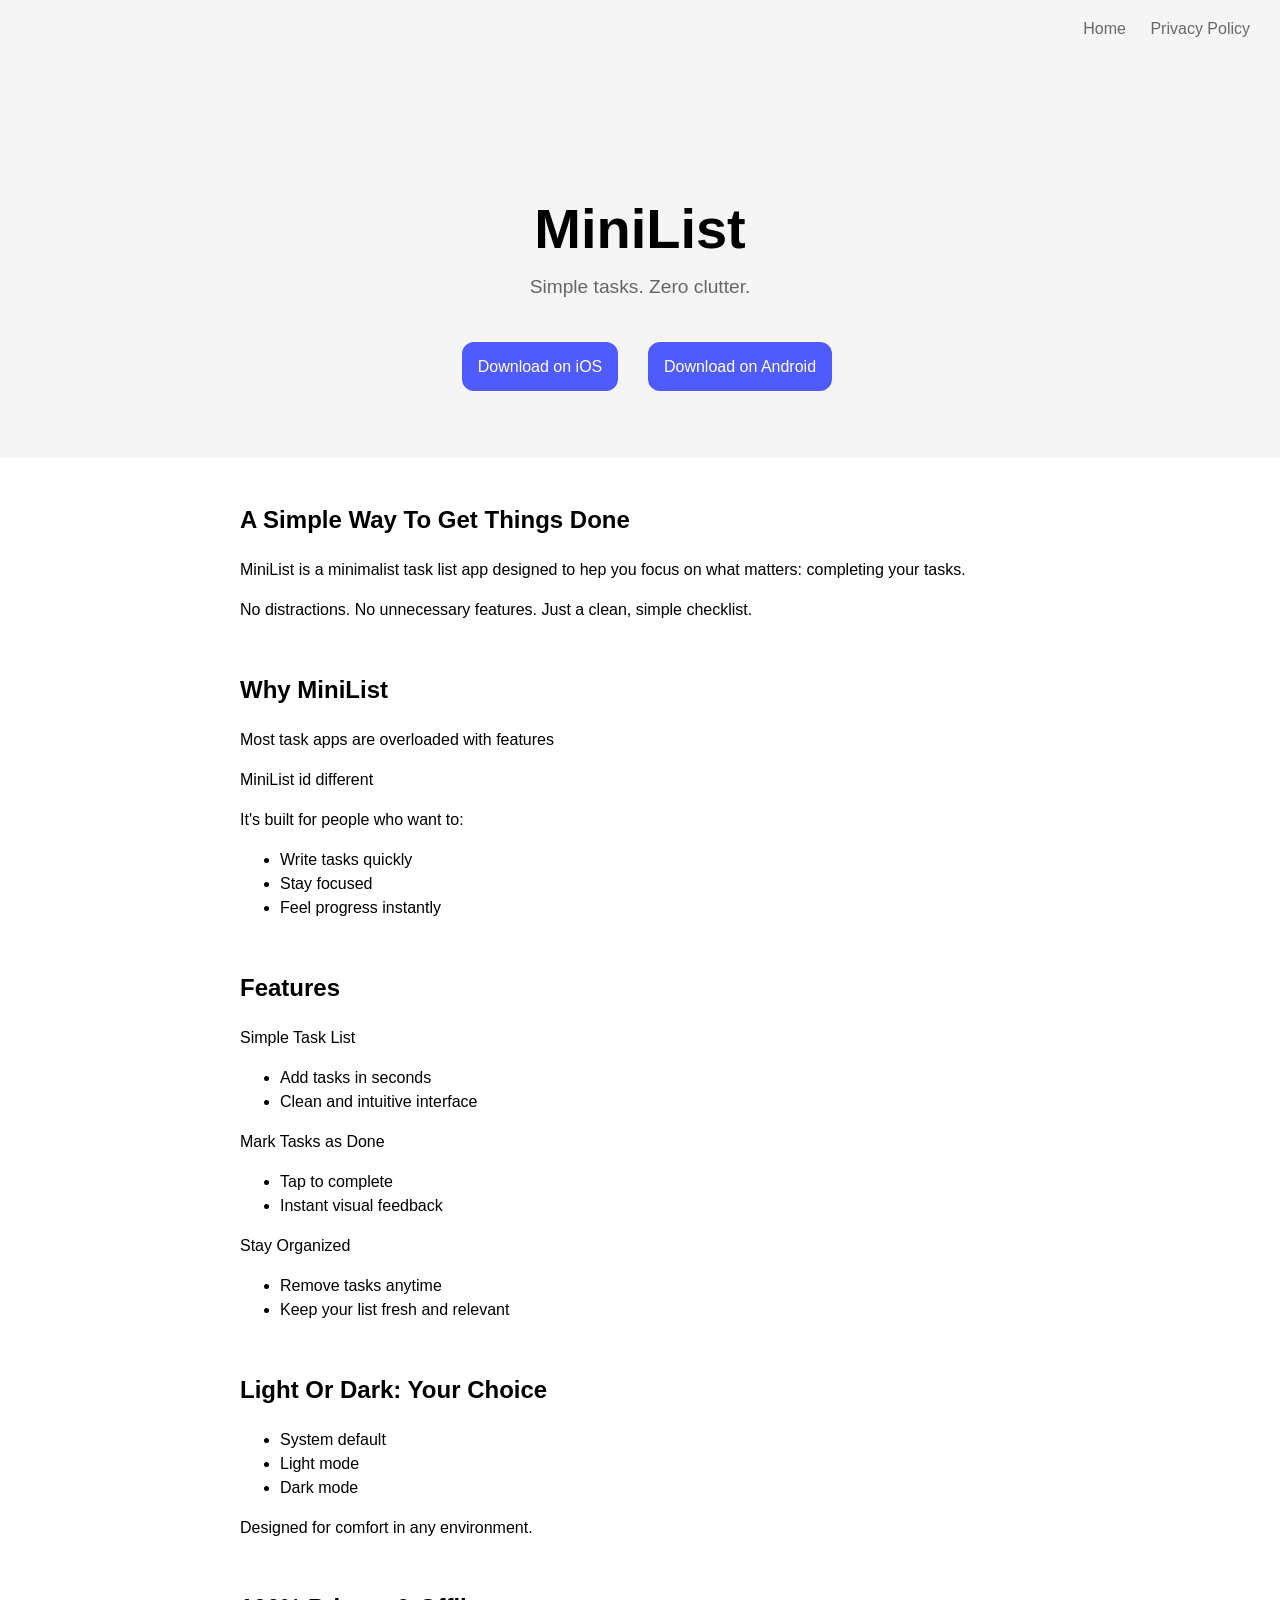
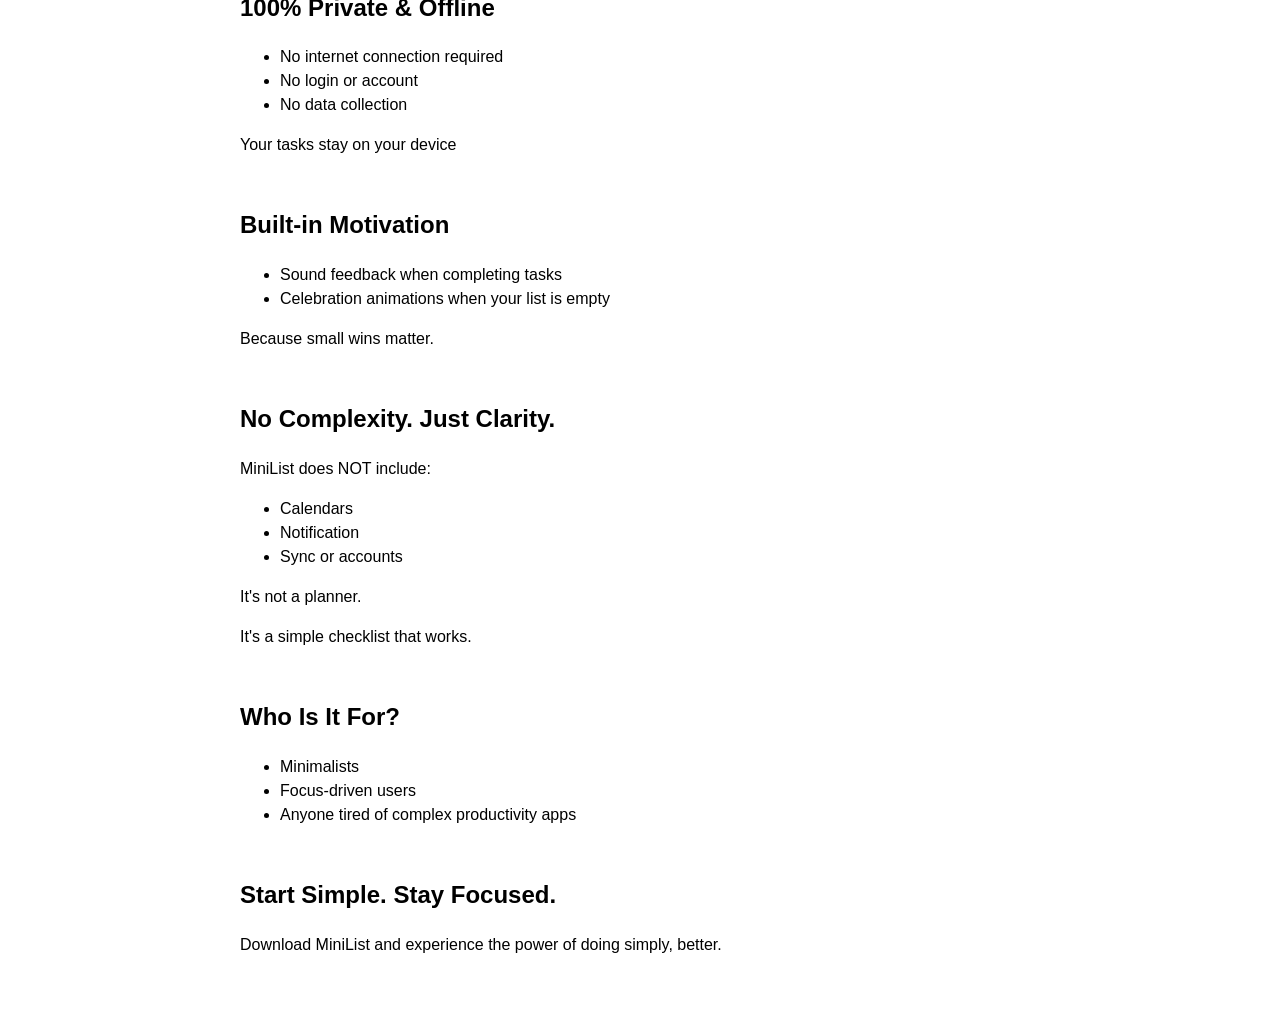
==== index.html @ ae4e75db "Updated app definition and description" ====
<!DOCTYPE html>
<html lang="eng" ?>

<!-- Head: Basic Setup-->

<head>
    <meta charset="UTF-8" />
    <meta name="viewport" content="width=device-width, initial-scale=1.0" />
    <title>MiniList App</title>
    <link rel="stylesheet" href="styles.css">
</head>

<body>
    <!-- Navigation Section -->
    <nav>
        <!-- Nave Links -->
        <a href="#">Home</a>
        <a href="privacy-policy/privacy-policy.html">Privacy Policy</a>
    </nav>

    <!-- Header Section -->
    <header>
        <!-- Main Heading -->
        <h1>
            MiniList
        </h1>
        <!-- Sub Heading -->
        <h2>
            Simple tasks. Zero clutter.
        </h2>
        <div class="container">
            <!-- Buttons -->
            <div class="button">
                <a href="#">Download on iOS</a>
            </div>
            <div class="button">
                <a href="#">Download on Android</a>
            </div>
        </div>

    </header>

    <!-- Main Content Section -->
    <main>
        <section>
            <h2>A Simple Way To Get Things Done</h2>
            <p>MiniList is a minimalist task list app designed to hep you focus on what matters: completing your tasks.
            </p>
            <p>No distractions. No unnecessary features. Just a clean, simple checklist.</p>
        </section>
        <section>
            <h2>Why MiniList</h2>
            <p>Most task apps are overloaded with features</p>
            <p>MiniList id different</p>
            <p>It's built for people who want to:</p>
            <ul>
                <li>Write tasks quickly</li>
                <li>Stay focused</li>
                <li>Feel progress instantly</li>
            </ul>
        </section>
        <section>
            <h2>Features</h2>
            <p>Simple Task List</p>
            <ul>
                <li>Add tasks in seconds</li>
                <li>Clean and intuitive interface</li>
            </ul>
            <p>Mark Tasks as Done</p>
            <ul>
                <li>Tap to complete</li>
                <li>Instant visual feedback</li>
            </ul>
            <p>Stay Organized</p>
            <ul>
                <li>Remove tasks anytime</li>
                <li>Keep your list fresh and relevant</li>
            </ul>
        </section>
        <section>
            <h2>Light Or Dark: Your Choice</h2>
            <ul>
                <li>System default</li>
                <li>Light mode</li>
                <li>Dark mode</li>
            </ul>
            <p>Designed for comfort in any environment.</p>
        </section>
        <section>
            <h2>100% Private & Offline</h2>
            <ul>
                <li>No internet connection required</li>
                <li>No login or account</li>
                <li>No data collection</li>
            </ul>
            <p>Your tasks stay on your device</p>
        </section>
        <section>
            <h2>Built-in Motivation</h2>
            <ul>
                <li>Sound feedback when completing tasks</li>
                <li>Celebration animations when your list is empty</li>
            </ul>
            <p>Because small wins matter.</p>
        </section>
        <section>
            <h2>No Complexity. Just Clarity.</h2>
            <p>MiniList does NOT include:</p>
            <ul>
                <li>Calendars</li>
                <li>Notification</li>
                <li>Sync or accounts</li>
            </ul>
            <p>It's not a planner.</p>
            <p>It's a simple checklist that works.</p>
        </section>
        <section>
            <h2>Who Is It For?</h2>
            <ul>
                <li>Minimalists</li>
                <li>Focus-driven users</li>
                <li>Anyone tired of complex productivity apps</li>
            </ul>
        </section>
        <section>
            <h2>Start Simple. Stay Focused.</h2>
            <p>Download MiniList and experience the power of doing simply, better.</p>
        </section>

    </main>
</body>

</html>
---- styles.css ----
/* Global Style for entire page */
body {
    font-family: sans-serif;
    text-align: center;
    margin: 0;
    min-width: 250px;

}

/* Navigation Section Style */
nav {
    background-color: #f5f5f5;
    padding: 20px;
    text-align: right;
}

/* Navigation Link Style */
nav a {
    margin: 10px;
    color: #686868;
    text-decoration: none;
}

/* Header Section Style */
header {
    background-color: #f5f5f5;
    padding: 100px;
    height: 200px;
}

header h1 {
    font-size: 3.5rem;
    margin-bottom: 10px;
}

header h2 {
    font-size: 1.2rem;
    font-weight: 400;
    color: #666;
    margin-bottom: 60px;
}

header a {
    background-color: #505bfd;
    color: #ffffff;
    padding: 16px;
    text-decoration: none;
    border-radius: 12px;
}

/* Main Content Style */
main {
    padding: 24px;
    text-align: left;
    max-width: 800px;
    margin: auto;
    line-height: 1.5;
}

main section {
    margin-bottom: 50px;
}


.container {

    max-width: 800px;
    margin: auto;
    align-content: center;
    display: flex;
    flex-wrap: wrap;
    justify-content: center;
}

.button {
    width: 200px;
    height: 60px;
}

@media (max-width:600px) {

    header {
        padding: 50px;
        height: 250px;
    }

    header h1 {
        font-size: 2.9rem;
    }

    header h2 {
        font-size: 1.3rem;
        margin-bottom: 50px;
    }

    header a {
        padding: 8px;
        font-size: 0.8rem;
        border-radius: 8px;
    }

    .button {
        height: 40px;
        width: 155px;
    }


    @media (max-width:350px) {
        nav a{
            font-size: 0.9rem;
        }

        header {
            padding: 50px;
            height: 250px;
        }

        header h1 {
            font-size: 2.7rem;
        }

        header h2 {
            font-size: 1rem;
            margin-bottom: 50px;
        }

        header a {
            padding: 8px;
            font-size: 0.8rem;
            border-radius: 8px;
        }

        .button {
            width: 180px;
            height: 40px;
        }
    }
}
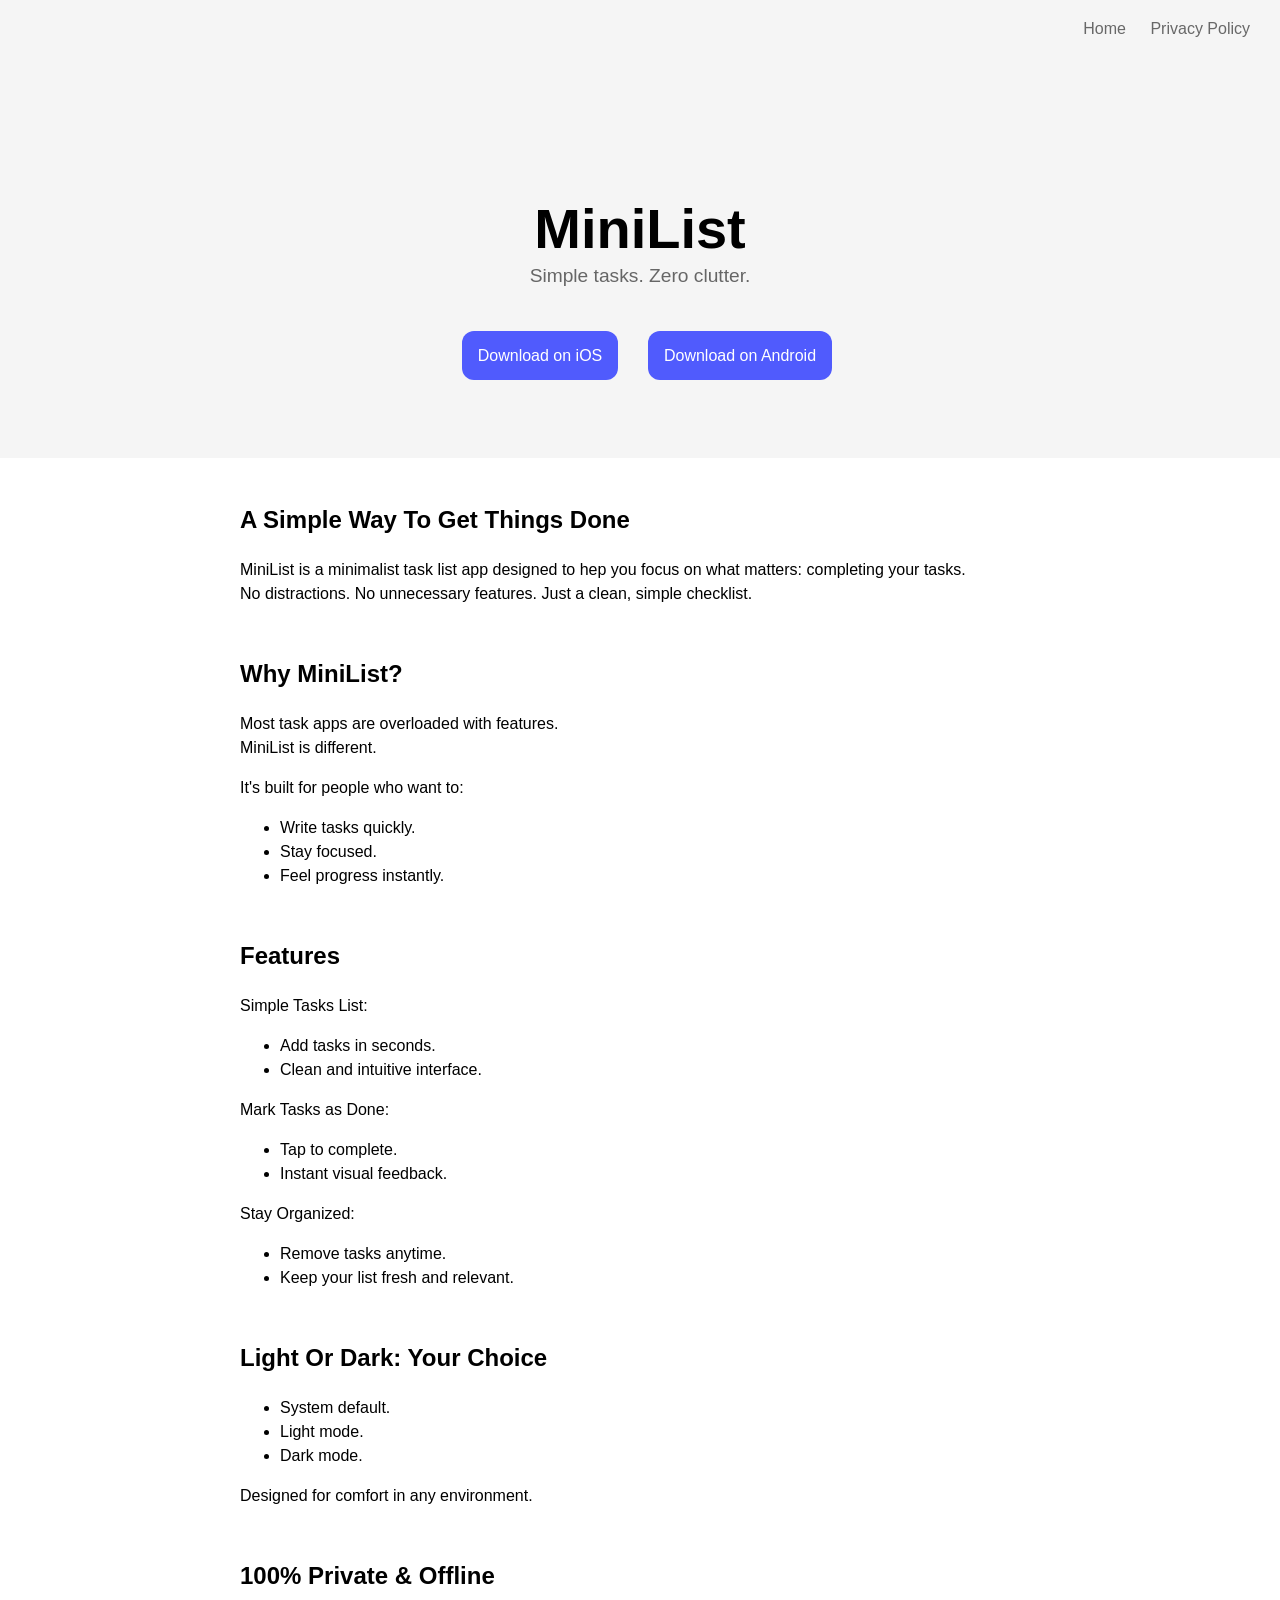
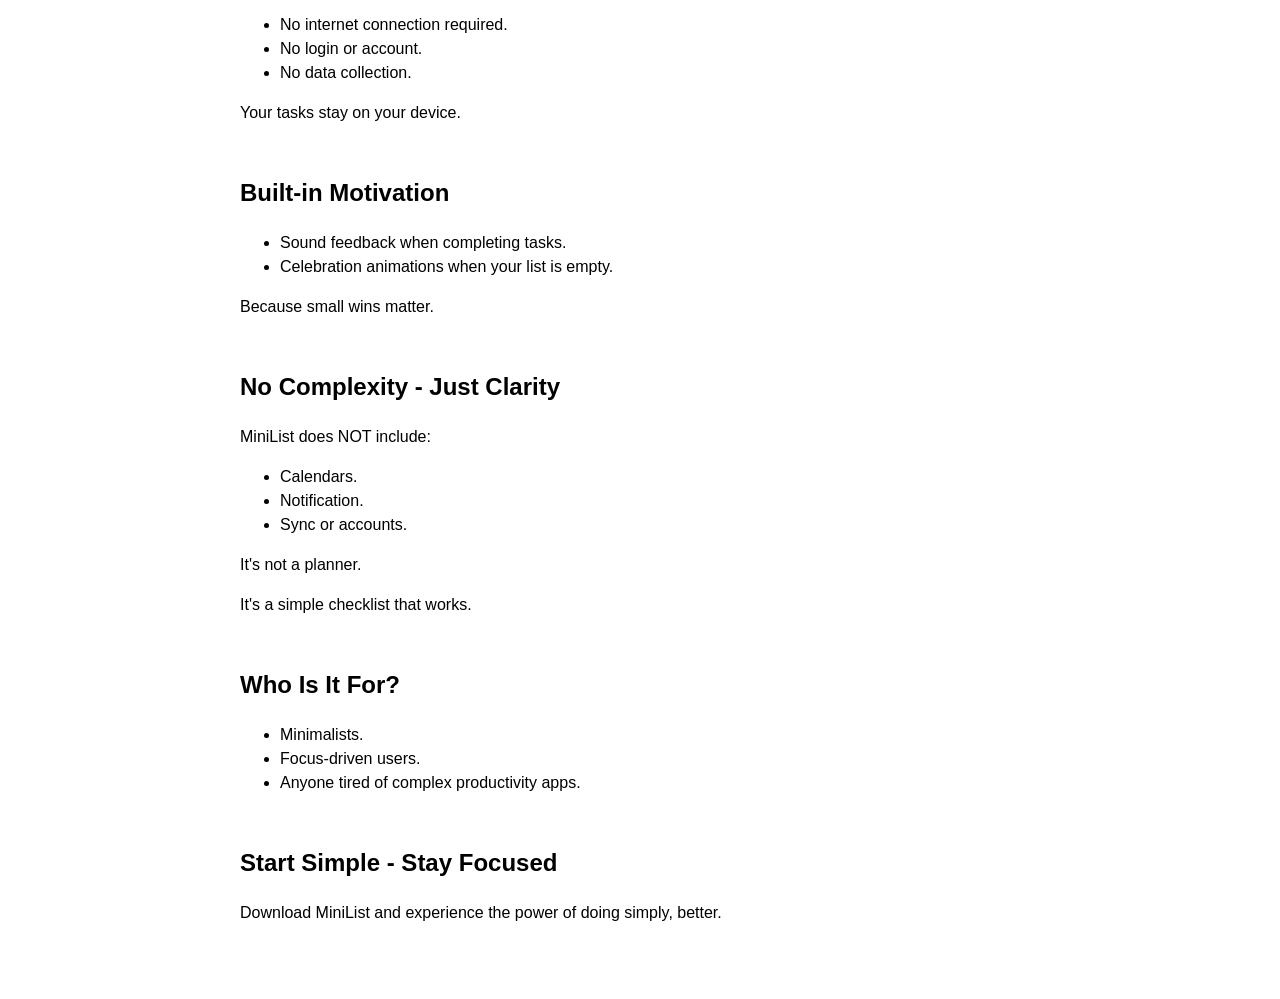
==== commit 9dc3dc0a: "Corrected grammar mistakes and styling" ====
--- a/index.html
+++ b/index.html
@@ -34,7 +34,10 @@
                 <a href="#">Download on iOS</a>
             </div>
             <div class="button">
-                <a href="#">Download on Android</a>
+                <a  href="https://play.google.com/store/apps/details?id=app.bitpull.todoapp"
+                    target="_blank"
+                    rel="noopener noreferrer">
+                    Download on Android</a>
             </div>
         </div>
 
@@ -45,71 +48,71 @@
         <section>
             <h2>A Simple Way To Get Things Done</h2>
             <p>MiniList is a minimalist task list app designed to hep you focus on what matters: completing your tasks.
-            </p>
-            <p>No distractions. No unnecessary features. Just a clean, simple checklist.</p>
+            <br>
+            No distractions. No unnecessary features. Just a clean, simple checklist.</p>
         </section>
         <section>
-            <h2>Why MiniList</h2>
-            <p>Most task apps are overloaded with features</p>
-            <p>MiniList id different</p>
-            <p>It's built for people who want to:</p>
+            <h2>Why MiniList?</h2>
+            <p> Most task apps are overloaded with features.<br>
+                MiniList is different.</p>
+            <p> It's built for people who want to:</p>
             <ul>
-                <li>Write tasks quickly</li>
-                <li>Stay focused</li>
-                <li>Feel progress instantly</li>
+                <li>Write tasks quickly.</li>
+                <li>Stay focused.</li>
+                <li>Feel progress instantly.</li>
             </ul>
         </section>
         <section>
             <h2>Features</h2>
-            <p>Simple Task List</p>
+            <p>Simple Tasks List:</p>
             <ul>
-                <li>Add tasks in seconds</li>
-                <li>Clean and intuitive interface</li>
+                <li>Add tasks in seconds.</li>
+                <li>Clean and intuitive interface.</li>
             </ul>
-            <p>Mark Tasks as Done</p>
+            <p>Mark Tasks as Done:</p>
             <ul>
-                <li>Tap to complete</li>
-                <li>Instant visual feedback</li>
-            </ul>
-            <p>Stay Organized</p>
+                <li>Tap to complete.</li>
+                <li>Instant visual feedback.</li>
+            </ul>   
+            <p>Stay Organized:</p>
             <ul>
-                <li>Remove tasks anytime</li>
-                <li>Keep your list fresh and relevant</li>
+                <li>Remove tasks anytime.</li>
+                <li>Keep your list fresh and relevant.</li>
             </ul>
         </section>
         <section>
             <h2>Light Or Dark: Your Choice</h2>
             <ul>
-                <li>System default</li>
-                <li>Light mode</li>
-                <li>Dark mode</li>
+                <li>System default.</li>
+                <li>Light mode.</li>
+                <li>Dark mode.</li>
             </ul>
             <p>Designed for comfort in any environment.</p>
         </section>
         <section>
             <h2>100% Private & Offline</h2>
             <ul>
-                <li>No internet connection required</li>
-                <li>No login or account</li>
-                <li>No data collection</li>
+                <li>No internet connection required.</li>
+                <li>No login or account.</li>
+                <li>No data collection.</li>
             </ul>
-            <p>Your tasks stay on your device</p>
+            <p>Your tasks stay on your device.</p>
         </section>
         <section>
             <h2>Built-in Motivation</h2>
             <ul>
-                <li>Sound feedback when completing tasks</li>
-                <li>Celebration animations when your list is empty</li>
+                <li>Sound feedback when completing tasks.</li>
+                <li>Celebration animations when your list is empty.</li>
             </ul>
             <p>Because small wins matter.</p>
         </section>
         <section>
-            <h2>No Complexity. Just Clarity.</h2>
+            <h2>No Complexity - Just Clarity</h2>
             <p>MiniList does NOT include:</p>
             <ul>
-                <li>Calendars</li>
-                <li>Notification</li>
-                <li>Sync or accounts</li>
+                <li>Calendars.</li>
+                <li>Notification.</li>
+                <li>Sync or accounts.</li>
             </ul>
             <p>It's not a planner.</p>
             <p>It's a simple checklist that works.</p>
@@ -117,13 +120,13 @@
         <section>
             <h2>Who Is It For?</h2>
             <ul>
-                <li>Minimalists</li>
-                <li>Focus-driven users</li>
-                <li>Anyone tired of complex productivity apps</li>
+                <li>Minimalists.</li>
+                <li>Focus-driven users.</li>
+                <li>Anyone tired of complex productivity apps.</li>
             </ul>
         </section>
         <section>
-            <h2>Start Simple. Stay Focused.</h2>
+            <h2>Start Simple - Stay Focused</h2>
             <p>Download MiniList and experience the power of doing simply, better.</p>
         </section>
 
--- a/styles.css
+++ b/styles.css
@@ -30,13 +30,14 @@
 
 header h1 {
     font-size: 3.5rem;
-    margin-bottom: 10px;
+    margin-bottom: 0px;
 }
 
 header h2 {
     font-size: 1.2rem;
     font-weight: 400;
     color: #666;
+    margin-top: 4px;
     margin-bottom: 60px;
 }
 
@@ -111,7 +112,7 @@
         }
 
         header {
-            padding: 50px;
+            padding: 30px;
             height: 250px;
         }
 
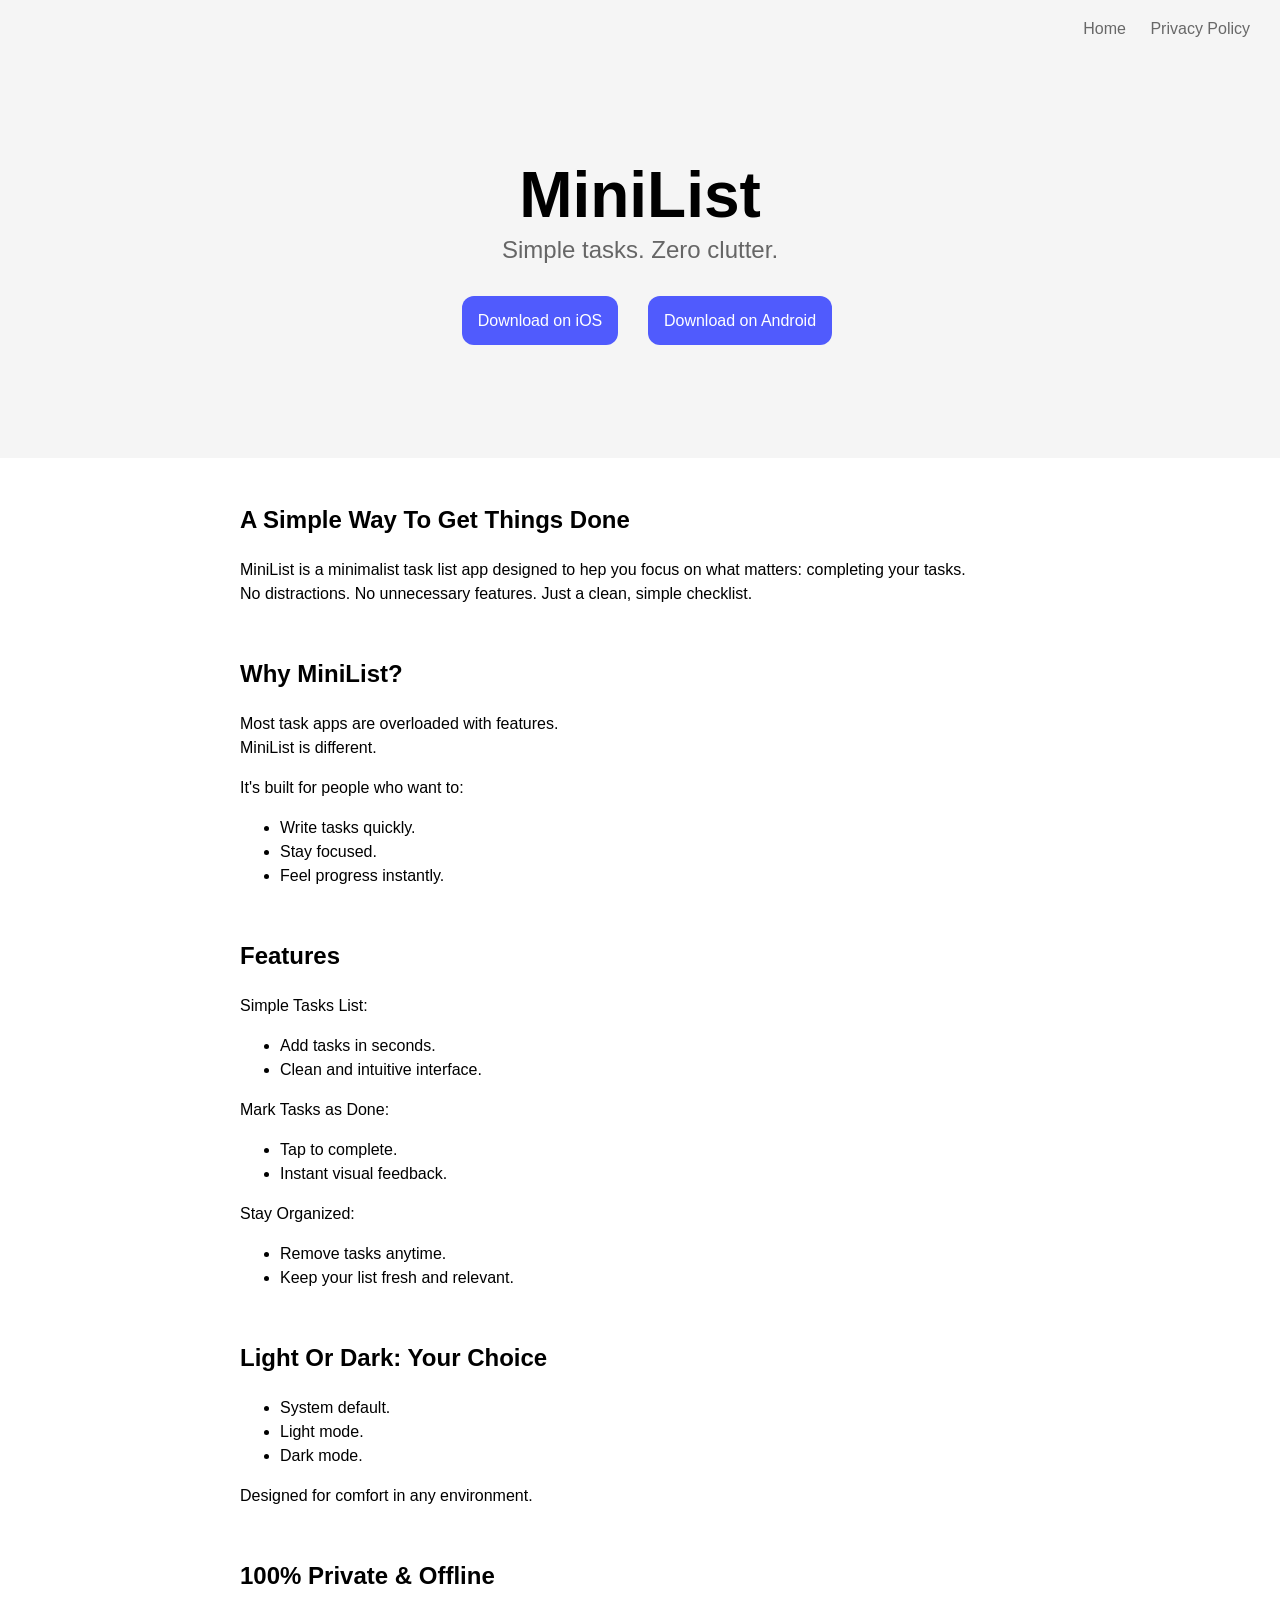
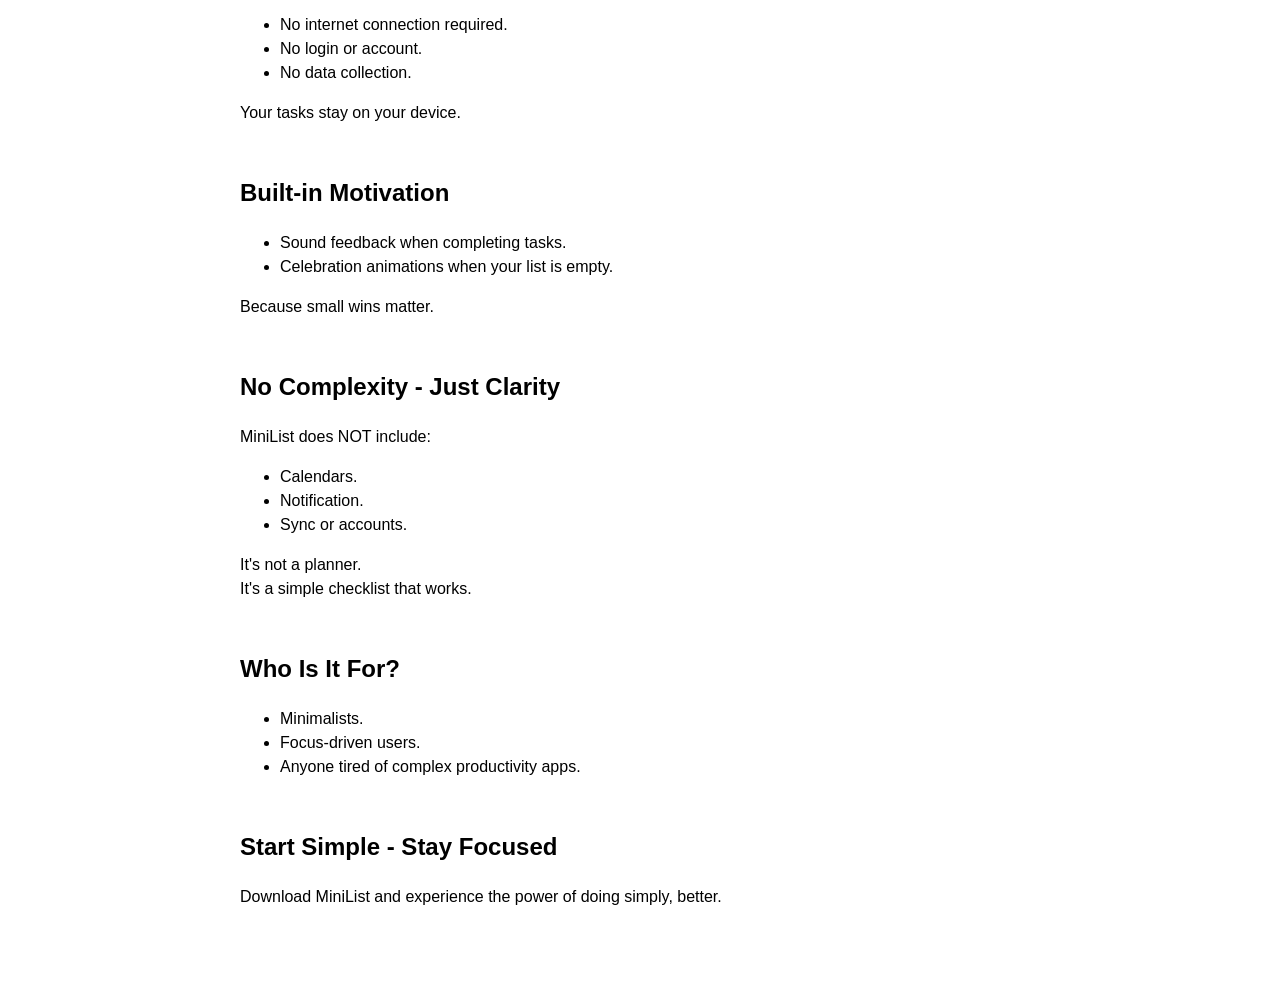
==== commit 56285dae: "Improved UI. Corrected typos." ====
--- a/index.html
+++ b/index.html
@@ -114,8 +114,8 @@
                 <li>Notification.</li>
                 <li>Sync or accounts.</li>
             </ul>
-            <p>It's not a planner.</p>
-            <p>It's a simple checklist that works.</p>
+            <p> It's not a planner.<br>
+                It's a simple checklist that works.</p>
         </section>
         <section>
             <h2>Who Is It For?</h2>
--- a/styles.css
+++ b/styles.css
@@ -29,16 +29,17 @@
 }
 
 header h1 {
-    font-size: 3.5rem;
+    font-size: 4rem;
     margin-bottom: 0px;
+    margin-top: 0px;
 }
 
 header h2 {
-    font-size: 1.2rem;
+    font-size: 1.5rem;
     font-weight: 400;
     color: #666;
     margin-top: 4px;
-    margin-bottom: 60px;
+    margin-bottom: 48px;
 }
 
 header a {
@@ -86,12 +87,13 @@
     }
 
     header h1 {
-        font-size: 2.9rem;
+        font-size: 3.5rem;
+        margin-top: 20px;
     }
 
     header h2 {
         font-size: 1.3rem;
-        margin-bottom: 50px;
+        margin-bottom: 40px;
     }
 
     header a {
@@ -113,16 +115,17 @@
 
         header {
             padding: 30px;
-            height: 250px;
+            height: 260px;
         }
 
         header h1 {
             font-size: 2.7rem;
+            margin-top: 32px;
         }
 
         header h2 {
             font-size: 1rem;
-            margin-bottom: 50px;
+            margin-bottom: 40px;
         }
 
         header a {
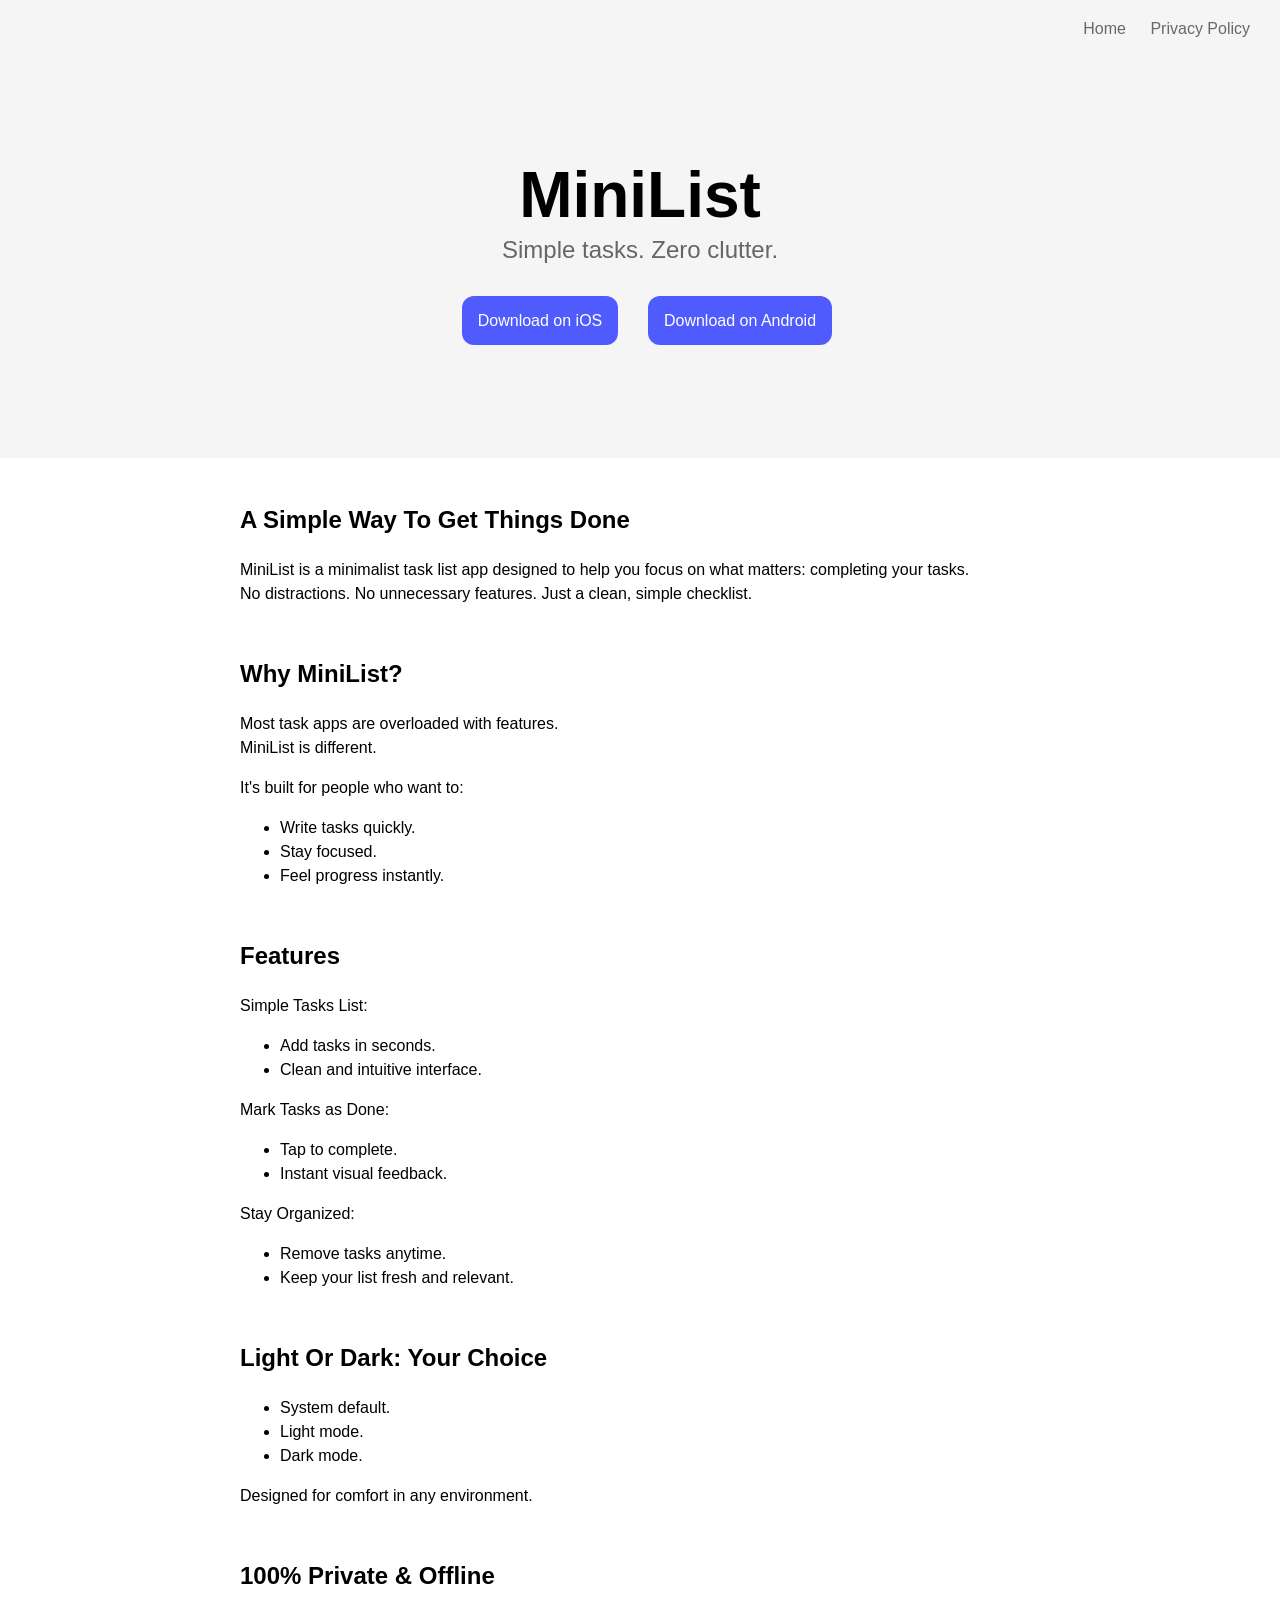
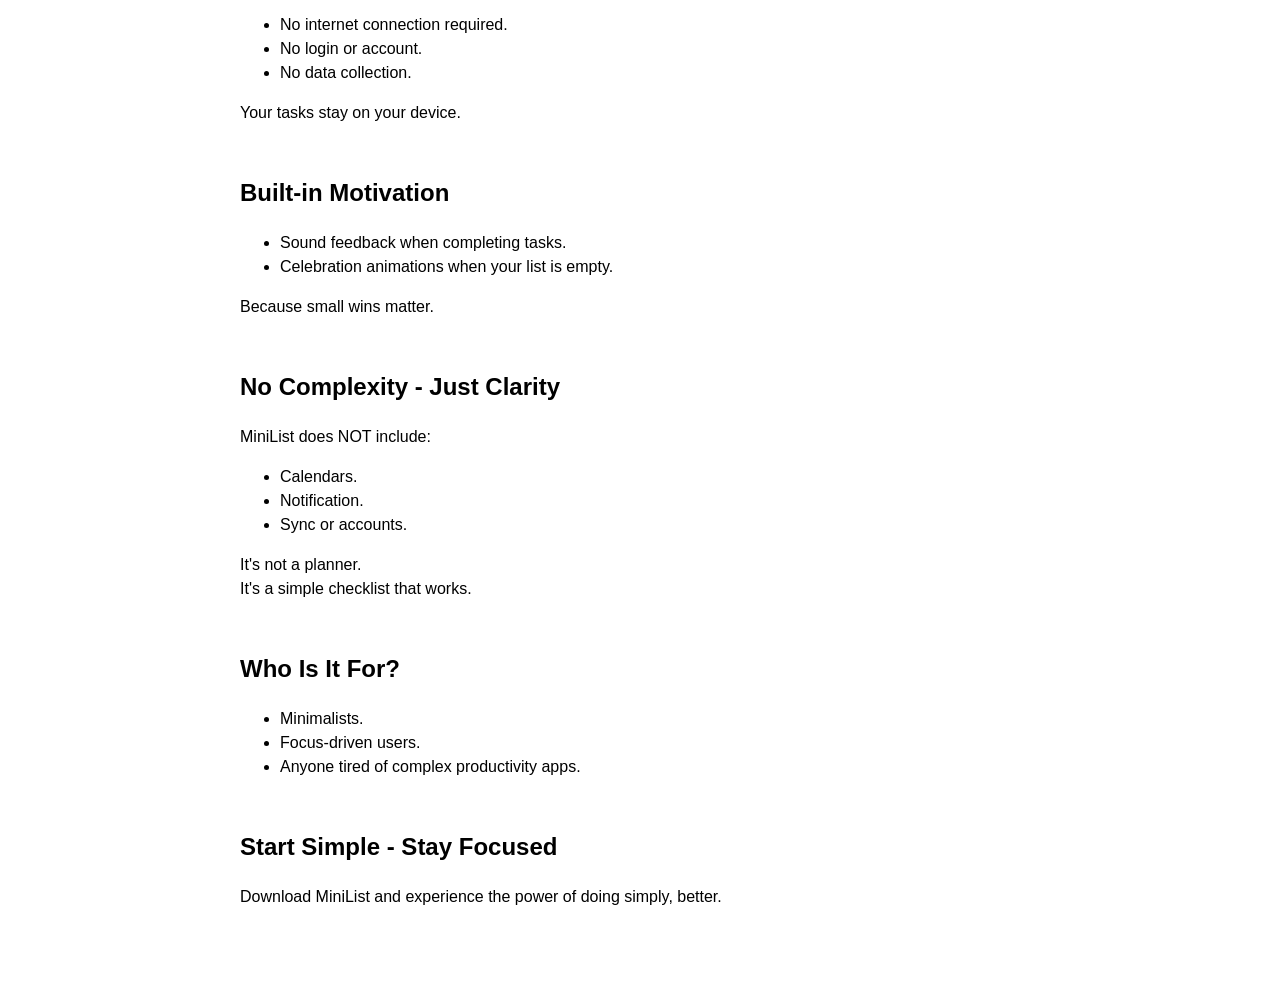
==== commit 8e492e7c: "Updated AppStore and PlayStore links." ====
--- a/index.html
+++ b/index.html
@@ -13,9 +13,11 @@
 <body>
     <!-- Navigation Section -->
     <nav>
-        <!-- Nave Links -->
-        <a href="#">Home</a>
-        <a href="privacy-policy/privacy-policy.html">Privacy Policy</a>
+        <!-- Nav Links -->
+        <div class="navbartop">
+            <a href="#">Home</a>
+            <a href="privacy-policy/privacy-policy.html">Privacy Policy</a>
+        </div>
     </nav>
 
     <!-- Header Section -->
@@ -31,11 +33,12 @@
         <div class="container">
             <!-- Buttons -->
             <div class="button">
-                <a href="#">Download on iOS</a>
+                <a href="https://apps.apple.com/us/app/minilist-simple-to-do-list/id6760142882" target="_blank"
+                    rel="noopener noreferrer">
+                    Download on iOS</a>
             </div>
             <div class="button">
-                <a  href="https://play.google.com/store/apps/details?id=app.bitpull.todoapp"
-                    target="_blank"
+                <a href="https://play.google.com/store/apps/details?id=app.bitpull.todoapp" target="_blank"
                     rel="noopener noreferrer">
                     Download on Android</a>
             </div>
@@ -47,9 +50,10 @@
     <main>
         <section>
             <h2>A Simple Way To Get Things Done</h2>
-            <p>MiniList is a minimalist task list app designed to hep you focus on what matters: completing your tasks.
-            <br>
-            No distractions. No unnecessary features. Just a clean, simple checklist.</p>
+            <p>MiniList is a minimalist task list app designed to help you focus on what matters: completing your tasks.
+                <br>
+                No distractions. No unnecessary features. Just a clean, simple checklist.
+            </p>
         </section>
         <section>
             <h2>Why MiniList?</h2>
@@ -73,7 +77,7 @@
             <ul>
                 <li>Tap to complete.</li>
                 <li>Instant visual feedback.</li>
-            </ul>   
+            </ul>
             <p>Stay Organized:</p>
             <ul>
                 <li>Remove tasks anytime.</li>
--- a/styles.css
+++ b/styles.css
@@ -11,6 +11,15 @@
 nav {
     background-color: #f5f5f5;
     padding: 20px;
+    
+    display: flex;
+    align-items: center;
+    justify-content: center;
+}
+
+.navbartop {
+    width: 100%;
+    max-width: 1920px;
     text-align: right;
 }
 
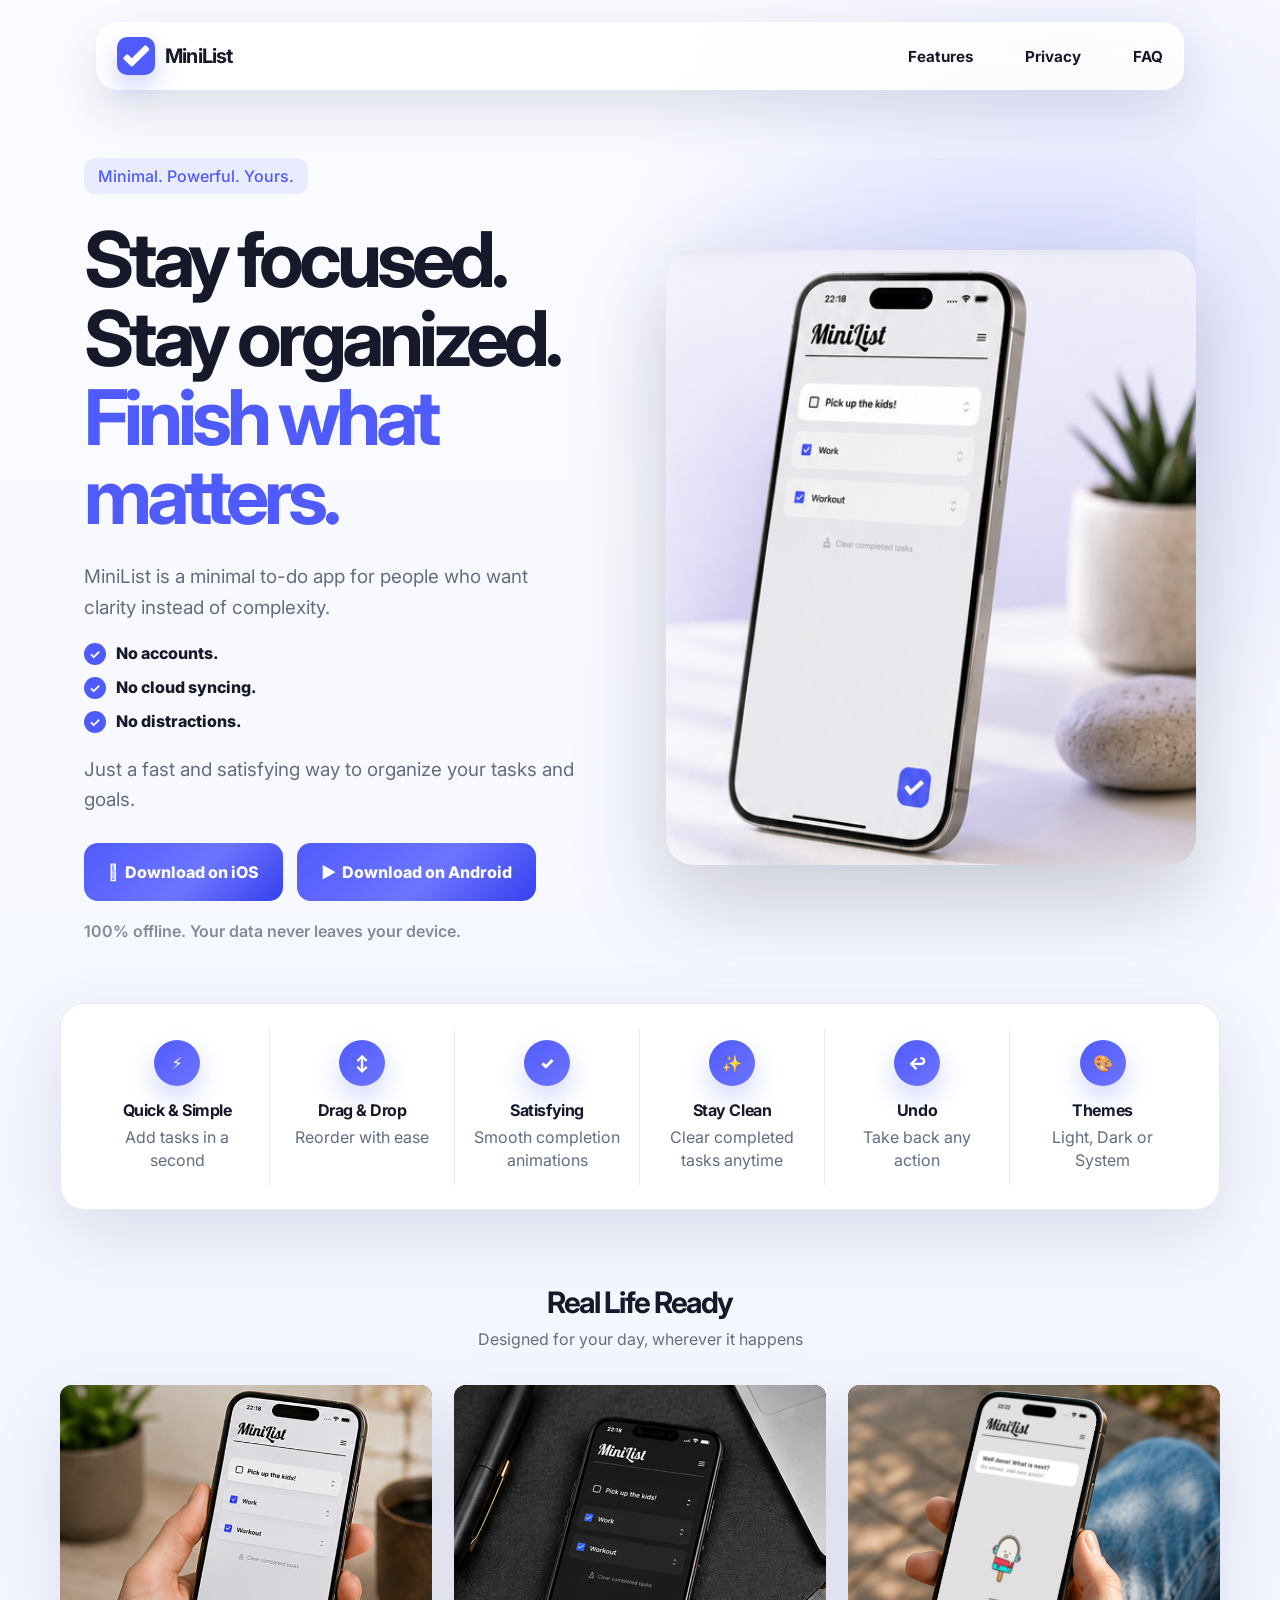
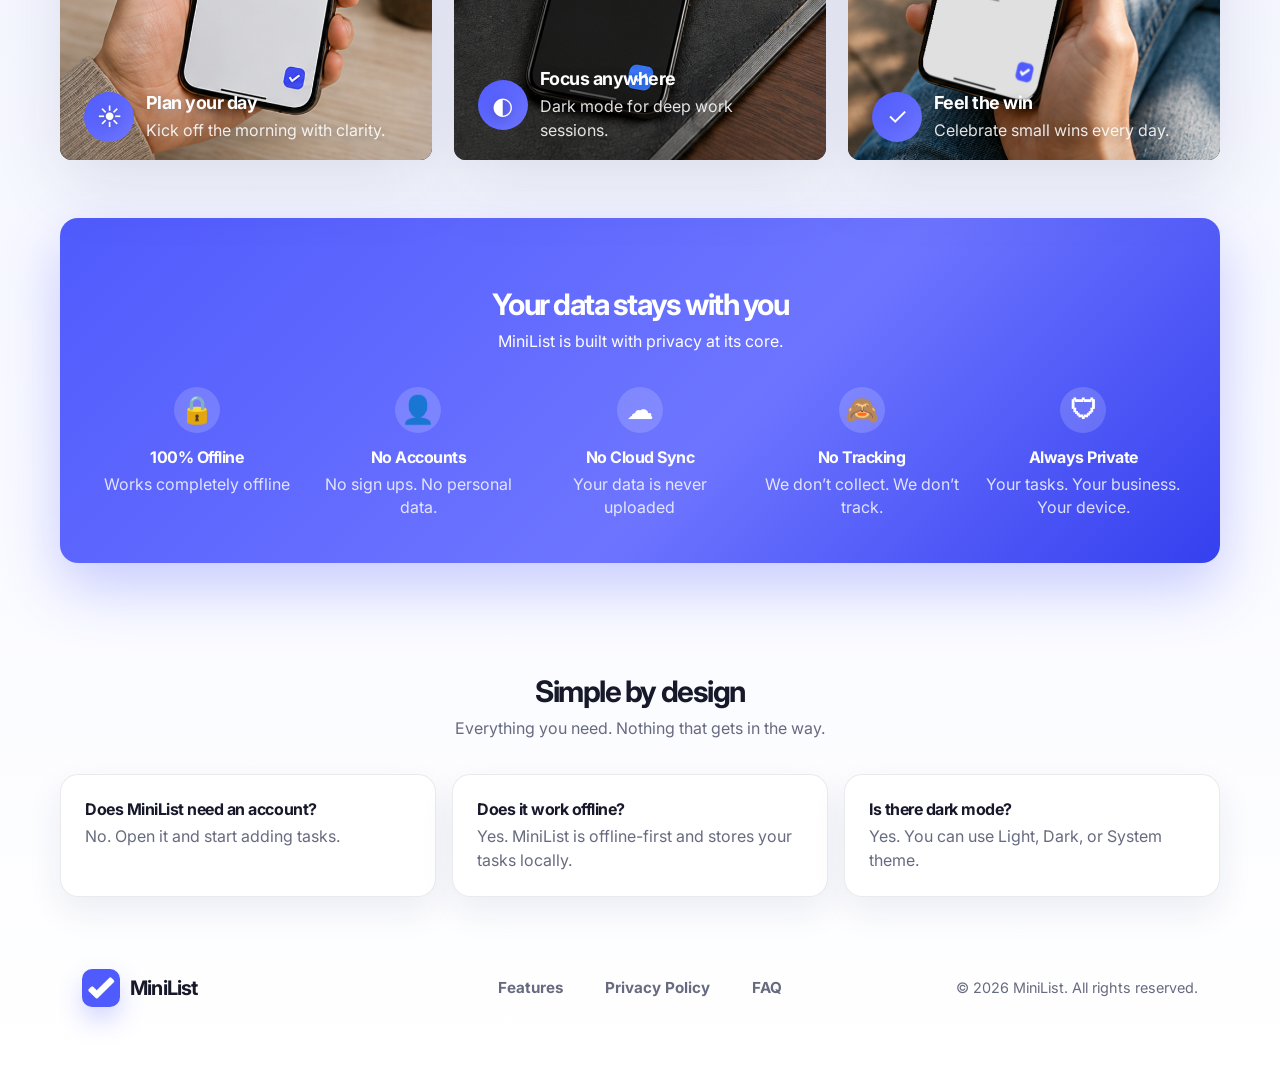
==== commit daf08332: "New web design" ====
--- a/index.html
+++ b/index.html
@@ -1,140 +1,180 @@
 <!DOCTYPE html>
-<html lang="eng" ?>
-
-<!-- Head: Basic Setup-->
+<html lang="en">
 
 <head>
-    <meta charset="UTF-8" />
-    <meta name="viewport" content="width=device-width, initial-scale=1.0" />
-    <title>MiniList App</title>
-    <link rel="stylesheet" href="styles.css">
+  <meta charset="UTF-8" />
+  <meta name="viewport" content="width=device-width, initial-scale=1.0" />
+  <meta name="description"
+    content="MiniList is a minimal to-do app with no accounts, no cloud sync, no tracking and no distractions." />
+  <title>MiniList — Minimal To-Do App</title>
+  <link rel="preconnect" href="https://fonts.googleapis.com">
+  <link rel="preconnect" href="https://fonts.gstatic.com" crossorigin>
+  <link href="https://fonts.googleapis.com/css2?family=Inter:wght@400;500;600;700;800;900&display=swap"
+    rel="stylesheet">
+  <link rel="stylesheet" href="styles.css">
 </head>
 
 <body>
-    <!-- Navigation Section -->
-    <nav>
-        <!-- Nav Links -->
-        <div class="navbartop">
-            <a href="#">Home</a>
-            <a href="privacy-policy/privacy-policy.html">Privacy Policy</a>
-        </div>
+  <div class="page-shell">
+    <nav class="top-nav" aria-label="Main navigation">
+      <a class="brand" href="#top" aria-label="MiniList home">
+        <img src="icon.png" alt="MiniList icon">
+        <span>MiniList</span>
+      </a>
+      <div class="nav-links">
+        <a href="#features">Features</a>
+        <a href="#privacy">Privacy</a>
+        <a href="#faq">FAQ</a>
+      </div>
     </nav>
 
-    <!-- Header Section -->
-    <header>
-        <!-- Main Heading -->
-        <h1>
-            MiniList
-        </h1>
-        <!-- Sub Heading -->
-        <h2>
-            Simple tasks. Zero clutter.
-        </h2>
-        <div class="container">
-            <!-- Buttons -->
-            <div class="button">
-                <a href="https://apps.apple.com/us/app/minilist-simple-to-do-list/id6760142882" target="_blank"
-                    rel="noopener noreferrer">
-                    Download on iOS</a>
-            </div>
-            <div class="button">
-                <a href="https://play.google.com/store/apps/details?id=app.bitpull.todoapp" target="_blank"
-                    rel="noopener noreferrer">
-                    Download on Android</a>
-            </div>
+    <header id="top" class="hero-section">
+      <section class="hero-copy">
+        <p class="pill">Minimal. Powerful. Yours.</p>
+        <h1>Stay focused.<br>Stay organized.<br><span>Finish what matters.</span></h1>
+        <p class="hero-text">MiniList is a minimal to-do app for people who want clarity instead of complexity.</p>
+        <div class="proof-list" aria-label="MiniList promises">
+          <span><b>✓</b>No accounts.</span>
+          <span><b>✓</b>No cloud syncing.</span>
+          <span><b>✓</b>No distractions.</span>
         </div>
+        <p class="hero-text small">Just a fast and satisfying way to organize your tasks and goals.</p>
+        <div id="download" class="download-row">
+          <a class="download-button" href="https://apps.apple.com/us/app/minilist-simple-to-do-list/id6760142882"
+            target="_blank" rel="noopener noreferrer">&nbsp; Download on iOS</a>
+          <a class="download-button" href="https://play.google.com/store/apps/details?id=app.bitpull.todoapp"
+            target="_blank" rel="noopener noreferrer">▶&nbsp; Download on Android</a>
+        </div>
+        <p class="microcopy"><br>100% offline. Your data never leaves your device.</p>
+      </section>
 
+      <section class="hero-art hero-scene" aria-label="MiniList app preview">
+        <img src="hero-scene-latest.png" alt="MiniList app running on a standing iPhone on a calm desk">
+      </section>
     </header>
 
-    <!-- Main Content Section -->
     <main>
-        <section>
-            <h2>A Simple Way To Get Things Done</h2>
-            <p>MiniList is a minimalist task list app designed to help you focus on what matters: completing your tasks.
-                <br>
-                No distractions. No unnecessary features. Just a clean, simple checklist.
-            </p>
-        </section>
-        <section>
-            <h2>Why MiniList?</h2>
-            <p> Most task apps are overloaded with features.<br>
-                MiniList is different.</p>
-            <p> It's built for people who want to:</p>
-            <ul>
-                <li>Write tasks quickly.</li>
-                <li>Stay focused.</li>
-                <li>Feel progress instantly.</li>
-            </ul>
-        </section>
-        <section>
-            <h2>Features</h2>
-            <p>Simple Tasks List:</p>
-            <ul>
-                <li>Add tasks in seconds.</li>
-                <li>Clean and intuitive interface.</li>
-            </ul>
-            <p>Mark Tasks as Done:</p>
-            <ul>
-                <li>Tap to complete.</li>
-                <li>Instant visual feedback.</li>
-            </ul>
-            <p>Stay Organized:</p>
-            <ul>
-                <li>Remove tasks anytime.</li>
-                <li>Keep your list fresh and relevant.</li>
-            </ul>
-        </section>
-        <section>
-            <h2>Light Or Dark: Your Choice</h2>
-            <ul>
-                <li>System default.</li>
-                <li>Light mode.</li>
-                <li>Dark mode.</li>
-            </ul>
-            <p>Designed for comfort in any environment.</p>
-        </section>
-        <section>
-            <h2>100% Private & Offline</h2>
-            <ul>
-                <li>No internet connection required.</li>
-                <li>No login or account.</li>
-                <li>No data collection.</li>
-            </ul>
-            <p>Your tasks stay on your device.</p>
-        </section>
-        <section>
-            <h2>Built-in Motivation</h2>
-            <ul>
-                <li>Sound feedback when completing tasks.</li>
-                <li>Celebration animations when your list is empty.</li>
-            </ul>
-            <p>Because small wins matter.</p>
-        </section>
-        <section>
-            <h2>No Complexity - Just Clarity</h2>
-            <p>MiniList does NOT include:</p>
-            <ul>
-                <li>Calendars.</li>
-                <li>Notification.</li>
-                <li>Sync or accounts.</li>
-            </ul>
-            <p> It's not a planner.<br>
-                It's a simple checklist that works.</p>
-        </section>
-        <section>
-            <h2>Who Is It For?</h2>
-            <ul>
-                <li>Minimalists.</li>
-                <li>Focus-driven users.</li>
-                <li>Anyone tired of complex productivity apps.</li>
-            </ul>
-        </section>
-        <section>
-            <h2>Start Simple - Stay Focused</h2>
-            <p>Download MiniList and experience the power of doing simply, better.</p>
-        </section>
+      <section id="features" class="feature-strip" aria-label="MiniList features">
+        <article><span>⚡</span>
+          <h3>Quick & Simple</h3>
+          <p>Add tasks in a second</p>
+        </article>
+        <article><span>↕</span>
+          <h3>Drag & Drop</h3>
+          <p>Reorder with ease</p>
+        </article>
+        <article><span>✓</span>
+          <h3>Satisfying</h3>
+          <p>Smooth completion animations</p>
+        </article>
+        <article><span>✨</span>
+          <h3>Stay Clean</h3>
+          <p>Clear completed tasks anytime</p>
+        </article>
+        <article><span>↩</span>
+          <h3>Undo</h3>
+          <p>Take back any action</p>
+        </article>
+        <article><span>🎨</span>
+          <h3>Themes</h3>
+          <p>Light, Dark or System</p>
+        </article>
+      </section>
 
+      <section class="real-life-section">
+        <div class="section-heading">
+          <h2>Real Life Ready</h2>
+          <p>Designed for your day, wherever it happens</p>
+        </div>
+        <div class="life-grid">
+          <article class="life-card">
+            <img src="life-plan.png" alt="A person holding an iPhone with MiniList open">
+            <div class="life-caption"><span>☀</span>
+              <div>
+                <h3>Plan your day</h3>
+                <p>Kick off the morning with clarity.</p>
+              </div>
+            </div>
+          </article>
+          <article class="life-card">
+            <img src="life-focus.png" alt="MiniList dark mode on an iPhone placed on a desk">
+            <div class="life-caption"><span>◐</span>
+              <div>
+                <h3>Focus anywhere</h3>
+                <p>Dark mode for deep work sessions.</p>
+              </div>
+            </div>
+          </article>
+          <article class="life-card">
+            <img src="life-win.png" alt="A person using MiniList outdoors">
+            <div class="life-caption"><span>✓</span>
+              <div>
+                <h3>Feel the win</h3>
+                <p>Celebrate small wins every day.</p>
+              </div>
+            </div>
+          </article>
+        </div>
+      </section>
+
+      <section id="privacy" class="privacy-panel">
+        <div class="section-heading white">
+          <h2>Your data stays with you</h2>
+          <p>MiniList is built with privacy at its core.</p>
+        </div>
+        <div class="privacy-grid">
+          <article><span>🔒</span>
+            <h3>100% Offline</h3>
+            <p>Works completely offline</p>
+          </article>
+          <article><span>👤</span>
+            <h3>No Accounts</h3>
+            <p>No sign ups. No personal data.</p>
+          </article>
+          <article><span>☁️</span>
+            <h3>No Cloud Sync</h3>
+            <p>Your data is never uploaded</p>
+          </article>
+          <article><span>🙈</span>
+            <h3>No Tracking</h3>
+            <p>We don’t collect. We don’t track.</p>
+          </article>
+          <article><span>🛡</span>
+            <h3>Always Private</h3>
+            <p>Your tasks. Your business. Your device.</p>
+          </article>
+        </div>
+      </section>
+
+      <section id="faq" class="faq-section">
+        <div class="section-heading">
+          <h2>Simple by design</h2>
+          <p>Everything you need. Nothing that gets in the way.</p>
+        </div>
+        <div class="faq-grid">
+          <article>
+            <h3>Does MiniList need an account?</h3>
+            <p>No. Open it and start adding tasks.</p>
+          </article>
+          <article>
+            <h3>Does it work offline?</h3>
+            <p>Yes. MiniList is offline-first and stores your tasks locally.</p>
+          </article>
+          <article>
+            <h3>Is there dark mode?</h3>
+            <p>Yes. You can use Light, Dark, or System theme.</p>
+          </article>
+        </div>
+      </section>
     </main>
+
+    <footer>
+      <a class="brand footer-brand" href="#top"><img src="icon.png" alt="MiniList icon"><span>MiniList</span></a>
+      <div><a href="#features">Features</a><a href="privacy-policy/privacy-policy.html">Privacy Policy</a><a
+          href="#faq">FAQ</a></div>
+      <p>© 2026 MiniList. All rights reserved.</p>
+    </footer>
+  </div>
 </body>
 
 </html>
--- a/styles.css
+++ b/styles.css
@@ -1,151 +1,27 @@
-/* Global Style for entire page */
-body {
-    font-family: sans-serif;
-    text-align: center;
-    margin: 0;
-    min-width: 250px;
-
+:root{
+  --violet:#505bfd;
+  --violet-2:#6d75ff;
+  --violet-3:#3540ef;
+  --ink:#17192a;
+  --muted:#676b80;
+  --soft:#f6f7ff;
+  --card:#ffffff;
+  --line:rgba(24,27,70,.09);
+  --shadow:0 24px 70px rgba(30,36,92,.12);
 }
-
-/* Navigation Section Style */
-nav {
-    background-color: #f5f5f5;
-    padding: 20px;
-    
-    display: flex;
-    align-items: center;
-    justify-content: center;
-}
-
-.navbartop {
-    width: 100%;
-    max-width: 1920px;
-    text-align: right;
-}
-
-/* Navigation Link Style */
-nav a {
-    margin: 10px;
-    color: #686868;
-    text-decoration: none;
-}
-
-/* Header Section Style */
-header {
-    background-color: #f5f5f5;
-    padding: 100px;
-    height: 200px;
-}
-
-header h1 {
-    font-size: 4rem;
-    margin-bottom: 0px;
-    margin-top: 0px;
-}
-
-header h2 {
-    font-size: 1.5rem;
-    font-weight: 400;
-    color: #666;
-    margin-top: 4px;
-    margin-bottom: 48px;
-}
-
-header a {
-    background-color: #505bfd;
-    color: #ffffff;
-    padding: 16px;
-    text-decoration: none;
-    border-radius: 12px;
-}
-
-/* Main Content Style */
-main {
-    padding: 24px;
-    text-align: left;
-    max-width: 800px;
-    margin: auto;
-    line-height: 1.5;
-}
-
-main section {
-    margin-bottom: 50px;
-}
-
-
-.container {
-
-    max-width: 800px;
-    margin: auto;
-    align-content: center;
-    display: flex;
-    flex-wrap: wrap;
-    justify-content: center;
-}
-
-.button {
-    width: 200px;
-    height: 60px;
-}
-
-@media (max-width:600px) {
-
-    header {
-        padding: 50px;
-        height: 250px;
-    }
-
-    header h1 {
-        font-size: 3.5rem;
-        margin-top: 20px;
-    }
-
-    header h2 {
-        font-size: 1.3rem;
-        margin-bottom: 40px;
-    }
-
-    header a {
-        padding: 8px;
-        font-size: 0.8rem;
-        border-radius: 8px;
-    }
-
-    .button {
-        height: 40px;
-        width: 155px;
-    }
-
-
-    @media (max-width:350px) {
-        nav a{
-            font-size: 0.9rem;
-        }
-
-        header {
-            padding: 30px;
-            height: 260px;
-        }
-
-        header h1 {
-            font-size: 2.7rem;
-            margin-top: 32px;
-        }
-
-        header h2 {
-            font-size: 1rem;
-            margin-bottom: 40px;
-        }
-
-        header a {
-            padding: 8px;
-            font-size: 0.8rem;
-            border-radius: 8px;
-        }
-
-        .button {
-            width: 180px;
-            height: 40px;
-        }
-    }
-}+*{box-sizing:border-box}
+html{scroll-behavior:smooth}
+body{margin:0;font-family:Inter,system-ui,-apple-system,Segoe UI,sans-serif;color:var(--ink);background:radial-gradient(circle at 84% 12%,rgba(80,91,253,.14),transparent 30rem),linear-gradient(180deg,#fbfcff 0%,#f4f6ff 56%,#fff 100%)}
+a{color:inherit} img{display:block;max-width:100%}
+.page-shell{width:min(1160px,calc(100% - 48px));margin:0 auto;padding:116px 0 36px}
+.top-nav{position:fixed;top:22px;left:50%;transform:translateX(-50%);width:min(1088px,calc(100% - 48px));z-index:1000;display:flex;align-items:center;justify-content:space-between;gap:24px;padding:14px 20px;border:1px solid rgba(255,255,255,.78);border-radius:22px;background:rgba(255,255,255,.78);box-shadow:0 18px 55px rgba(30,36,92,.14);backdrop-filter:blur(22px);-webkit-backdrop-filter:blur(22px)}
+.brand{display:flex;align-items:center;gap:10px;text-decoration:none;font-weight:700;font-size:1.25rem;letter-spacing:-.04em}
+.brand img{width:38px;height:38px;border-radius:10px;box-shadow:0 12px 24px rgba(80,91,253,.25)}
+.nav-links{display:flex;gap:52px;align-items:center;margin-left:auto}.nav-links a,footer a{text-decoration:none;font-weight:700;font-size:.95rem}.nav-links a:hover,footer a:hover{color:var(--violet)}
+.nav-button,.download-button{color:#fff;text-decoration:none;font-weight:800;border-radius:14px;background:linear-gradient(135deg,var(--violet),var(--violet-2) 56%,var(--violet-3));transition:transform .2s ease,box-shadow .2s ease}.nav-button:hover,.download-button:hover{transform:translateY(-2px);box-shadow:0 20px 42px rgba(80,91,253,.40)}.nav-button{padding:14px 26px}
+.hero-section{display:grid;grid-template-columns:1fr .98fr;gap:42px;align-items:center;padding:42px 24px 46px;overflow:visible}.pill{display:inline-flex;margin:0 0 26px;padding:8px 14px;color:var(--violet);font-weight:500;background:rgba(80,91,253,.10);border-radius:12px}.hero-copy h1{margin:0 0 26px;font-size:clamp(3rem,6vw,5.35rem);line-height:1.03;letter-spacing:-.065em}.hero-copy h1 span{color:var(--violet)}.hero-text{max-width:500px;color:var(--muted);font-size:1.18rem;line-height:1.6}.hero-text.small{margin-top:22px}.proof-list{display:grid;gap:12px;margin:20px 0}.proof-list span{font-weight:800}.proof-list b{display:inline-grid;place-items:center;width:22px;height:22px;margin-right:10px;color:#fff;background:var(--violet);border-radius:50%;font-size:.82rem}.download-row{display:flex;flex-wrap:wrap;gap:14px;margin-top:28px}.download-button{display:inline-flex;align-items:center;justify-content:center;min-height:58px;padding:0 24px}.microcopy{color:#85899a;font-weight:600}.hero-art{position:relative;min-height:690px;display:grid;place-items:center;overflow:visible}.hero-scene{justify-self:stretch;align-self:stretch;min-height:640px;border-radius:32px;background:radial-gradient(circle at 58% 42%,rgba(80,91,253,.16),transparent 26rem);}.hero-scene img{width:min(540px,100%);height:auto;margin-left:auto;border-radius:28px;filter:drop-shadow(0 34px 46px rgba(16,20,50,.20));}
+main{display:grid;gap:40px}.feature-strip{display:grid;grid-template-columns:repeat(6,1fr);padding:24px;border:1px solid var(--line);border-radius:24px;background:rgba(255,255,255,.90);box-shadow:var(--shadow)}.feature-strip article{text-align:center;padding:12px 18px;border-right:1px solid var(--line)}.feature-strip article:last-child{border-right:0}.feature-strip span,.privacy-grid span{display:inline-grid;place-items:center;width:46px;height:46px;margin-bottom:14px;color:#fff;background:linear-gradient(135deg,var(--violet),var(--violet-2));border-radius:50%;font-weight:900;box-shadow:0 12px 26px rgba(80,91,253,.24)}h2,h3,p{margin-top:0}.feature-strip h3,.privacy-grid h3,.life-caption h3,.faq-grid h3{margin-bottom:6px;font-size:1rem;letter-spacing:-.03em}.feature-strip p,.privacy-grid p,.life-caption p,.section-heading p,.faq-grid p{margin-bottom:0;color:var(--muted);line-height:1.45}.section-heading{text-align:center;margin:34px auto 34px}.section-heading h2{margin-bottom:8px;font-size:1.85rem;letter-spacing:-.05em}.life-grid{display:grid;grid-template-columns:repeat(3,1fr);gap:22px}.life-card{position:relative;height:375px;overflow:hidden;border-radius:12px;background:#111;box-shadow:var(--shadow)}.life-card img{width:100%;height:100%;object-fit:cover;transform:scale(1.03)}.life-caption{position:absolute;left:24px;right:24px;bottom:18px;display:flex;gap:12px;align-items:center;color:#fff;text-shadow:0 2px 12px rgba(0,0,0,.28)}.life-caption span{display:grid;place-items:center;flex:0 0 50px;height:50px;border-radius:50%;background:linear-gradient(135deg,var(--violet),var(--violet-2));font-size:1.5rem}.life-caption h3{font-size:1.12rem}.life-caption p{color:rgba(255,255,255,.88)}
+.privacy-panel{margin-top:18px;padding:34px 38px 44px;border-radius:18px;background:linear-gradient(135deg,var(--violet),var(--violet-2) 58%,var(--violet-3));box-shadow:0 24px 60px rgba(80,91,253,.30)}.section-heading.white h2,.section-heading.white p{color:#fff}.privacy-grid{display:grid;grid-template-columns:repeat(5,1fr);gap:24px;text-align:center;color:#fff}.privacy-grid span{background:rgba(255,255,255,.16);box-shadow:none;font-size:1.7rem}.privacy-grid h3{color:#fff}.privacy-grid p{color:rgba(255,255,255,.82)}.faq-section{padding:36px 0}.faq-grid{display:grid;grid-template-columns:repeat(3,1fr);gap:16px}.faq-grid article{padding:24px;border:1px solid var(--line);border-radius:18px;background:rgba(255,255,255,.82);box-shadow:0 14px 35px rgba(30,36,92,.08)}
+footer{display:grid;grid-template-columns:1fr 1fr 1fr;align-items:center;gap:24px;padding:36px 22px;color:var(--muted)}footer div{display:flex;justify-content:center;gap:42px}.footer-brand{color:var(--ink)}footer p{text-align:right;margin:0;font-size:.9rem}
+@media(max-width:980px){.hero-section{grid-template-columns:1fr;padding-top:40px}.hero-art{min-height:610px}.hero-scene{min-height:auto}.hero-scene img{margin:0 auto}.feature-strip,.privacy-grid{grid-template-columns:repeat(3,1fr)}.feature-strip article:nth-child(3){border-right:0}.feature-strip article:nth-child(n+4){border-top:1px solid var(--line)}.life-grid,.faq-grid{grid-template-columns:1fr}.life-card{height:430px}footer{grid-template-columns:1fr;text-align:center}footer div{flex-wrap:wrap}footer p{text-align:center}}
+@media(max-width:680px){.page-shell{width:min(100% - 24px,1160px);padding-top:112px}.top-nav{top:12px;width:calc(100% - 24px);border-radius:20px;gap:10px;padding:12px 14px;flex-wrap:wrap;justify-content:center}.brand{font-size:1.05rem;margin-right:auto}.brand img{width:34px;height:34px}.nav-links{display:flex;width:100%;justify-content:space-between;gap:8px;margin-left:0;padding-top:8px;border-top:1px solid rgba(24,27,70,.08)}.nav-links a{font-size:.88rem;padding:8px 10px;border-radius:999px;background:rgba(80,91,253,.08);color:var(--ink)}.nav-links a:hover{background:rgba(80,91,253,.14);color:var(--violet)}.nav-button{padding:12px 16px}.hero-section{padding:36px 6px 32px}.hero-copy h1{font-size:clamp(2.7rem,13vw,4.2rem)}.download-row,.download-button{width:100%}.hero-art{min-height:auto}.hero-scene img{width:100%;border-radius:22px}.feature-strip,.privacy-grid{grid-template-columns:1fr}.feature-strip article{border-right:0!important;border-top:1px solid var(--line)}.feature-strip article:first-child{border-top:0}.privacy-panel{padding:28px 18px}.life-card{height:360px}footer div{gap:18px}}
